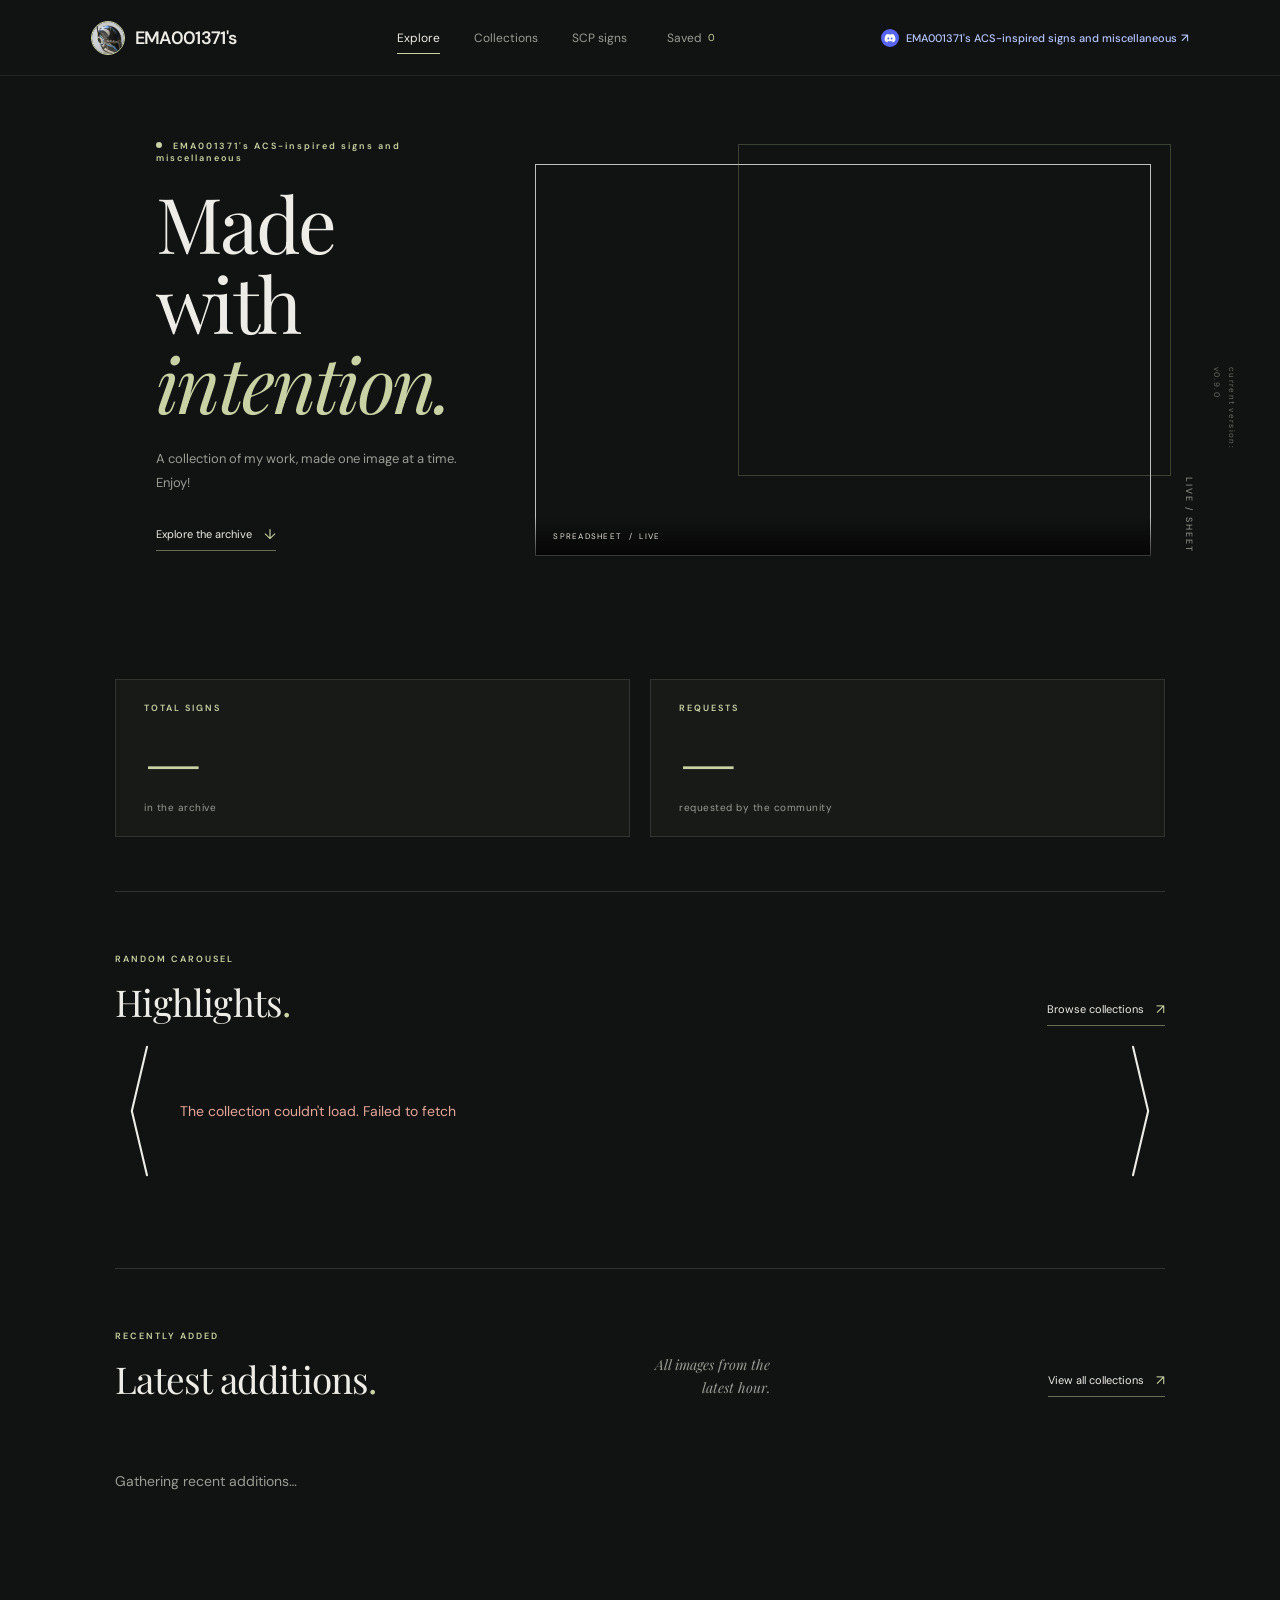
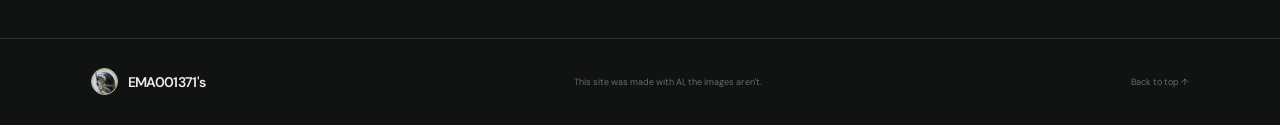
==== index.html @ 8afb5e42 "Pre-release1" ====
<!doctype html>
<html lang="en">
  <head>
    <meta charset="utf-8">
    <meta name="viewport" content="width=device-width, initial-scale=1">
    <meta name="theme-color" content="#111312">
    <meta name="description" content="EMA001371's ACS-inspired signs and miscellaneous image archive.">
    <title>EMA001371's — Image archive</title>
    <link rel="stylesheet" href="./styles.css">
    <script src="./app.js" defer></script>
  </head>
  <body data-page="home">
    <header class="site-header">
      <a class="brand" href="./" aria-label="EMA001371's home">
        <img class="brand-mark" src="./images/mandalorian%20helmet.jpg" alt="">
        <span>EMA001371's</span>
      </a>
      <nav class="main-nav" aria-label="Main navigation">
        <a class="nav-link is-active" href="./" aria-current="page">Explore</a>
        <a class="nav-link" data-collections-nav href="./collections.html">Collections</a>
        <a class="nav-link" data-signs-nav href="./category.html?source=scp-signs">SCP signs</a>
        <button class="nav-link nav-favorites" type="button" data-favorites-toggle aria-pressed="false">
          Saved <span class="saved-count" data-favorites-count>0</span>
        </button>
      </nav>
      <a class="discord-link" href="https://discord.com/channels/636679047530807326/1543608042082275458" target="_blank" rel="noopener noreferrer" aria-label="Open EMA001371's ACS-inspired signs and miscellaneous in Discord" title="EMA001371's ACS-inspired signs and miscellaneous">
        <svg class="discord-link-icon" viewBox="0 0 24 24" aria-hidden="true"><path d="M19.7 5.2a18.7 18.7 0 0 0-4.6-1.4l-.6 1.2a17.2 17.2 0 0 0-5 0l-.6-1.2a18.7 18.7 0 0 0-4.6 1.4C1.4 9.5.6 13.7 1 17.9a18.8 18.8 0 0 0 5.7 2.9l1.2-2a12.1 12.1 0 0 1-1.9-.9l.5-.4a13.4 13.4 0 0 0 11 0l.5.4a12.1 12.1 0 0 1-1.9.9l1.2 2a18.8 18.8 0 0 0 5.7-2.9c.5-4.9-.8-9-3.3-12.7ZM8.7 14.8c-1 0-1.8-.9-1.8-2s.8-2 1.8-2 1.8.9 1.8 2-.8 2-1.8 2Zm6.6 0c-1 0-1.8-.9-1.8-2s.8-2 1.8-2 1.8.9 1.8 2-.8 2-1.8 2Z"/></svg>
        <span class="discord-link-label">EMA001371's ACS-inspired signs and miscellaneous</span>
        <span class="discord-link-arrow" aria-hidden="true">↗</span>
      </a>
    </header>

    <main>
      <section class="hero">
        <div class="hero-copy">
          <p class="eyebrow"><span class="eyebrow-dot"></span> EMA001371's ACS-inspired signs and miscellaneous</p>
          <h1>Made with<br><em>intention.</em></h1>
          <p class="hero-description">A collection of my work, made one image at a time. Enjoy!</p>
          <a class="text-link" href="#highlights">Explore the archive <span aria-hidden="true">↓</span></a>
        </div>
        <div class="hero-art">
          <img
            data-hero-image
            alt=""
            fetchpriority="high"
          >
          <div class="hero-caption"><span>SPREADSHEET&nbsp; / &nbsp;LIVE</span><span data-hero-title></span></div>
          <span class="hero-index" aria-hidden="true">LIVE / SHEET</span>
        </div>
        <div class="hero-side-note">current version:<br>v0.9.0</div>
      </section>

      <section class="archive-stats section-wrap" aria-label="Archive totals">
        <article class="archive-stat">
          <span class="eyebrow">TOTAL SIGNS</span>
          <strong data-sign-total>—</strong>
          <span class="archive-stat-caption">in the archive</span>
        </article>
        <article class="archive-stat">
          <span class="eyebrow">REQUESTS</span>
          <strong data-request-total>—</strong>
          <span class="archive-stat-caption">requested by the community</span>
        </article>
      </section>

      <section class="gallery-section section-wrap home-gallery" id="highlights">
        <div class="section-heading">
          <div>
            <p class="eyebrow">RANDOM CAROUSEL</p>
            <h2>Highlights<span class="brand-period">.</span></h2>
          </div>
          <a class="text-link" href="./collections.html">Browse collections <span aria-hidden="true">↗</span></a>
        </div>
        <div class="highlight-carousel" data-highlight-carousel>
          <div class="image-grid" data-image-grid="highlights" aria-live="polite">
            <p class="loading-note">Gathering highlights…</p>
          </div>
          <div class="carousel-controls" aria-label="Highlight carousel controls">
            <button class="carousel-button" type="button" data-highlight-prev aria-label="Previous highlight">
              <svg aria-hidden="true" viewBox="0 0 24 120" focusable="false"><path d="M18 5 5 60l13 55" /></svg>
            </button>
            <button class="carousel-button" type="button" data-highlight-next aria-label="Next highlight">
              <svg aria-hidden="true" viewBox="0 0 24 120" focusable="false"><path d="m6 5 13 55-13 55" /></svg>
            </button>
          </div>
        </div>
      </section>

      <section class="gallery-section section-wrap home-gallery" id="latest">
        <div class="section-heading gallery-heading">
          <div>
            <p class="eyebrow">RECENTLY ADDED</p>
            <h2>Latest additions<span class="brand-period">.</span></h2>
          </div>
          <p class="section-aside">All images from the<br>latest hour.</p>
          <a class="text-link" href="./collections.html">View all collections <span aria-hidden="true">↗</span></a>
        </div>
        <div class="image-grid" data-image-grid="latest" aria-live="polite">
          <p class="loading-note">Gathering recent additions…</p>
        </div>
      </section>
    </main>

    <footer class="site-footer">
      <a class="brand" href="./"><img class="brand-mark" src="./images/mandalorian%20helmet.jpg" alt=""><span>EMA001371's</span></a>
      <span>This site was made with AI, the images aren't.</span>
      <a class="footer-top" href="#top" onclick="window.scrollTo({top:0,behavior:'smooth'});return false;">Back to top ↑</a>
    </footer>

    <dialog class="lightbox" data-lightbox aria-label="Image viewer">
      <button class="lightbox-close" type="button" data-lightbox-close aria-label="Close image viewer">×</button>
      <button class="lightbox-arrow lightbox-prev" type="button" data-lightbox-prev aria-label="Previous image">←</button>
      <figure class="lightbox-figure">
        <img data-lightbox-image alt="">
        <div class="lightbox-image-pair" data-lightbox-pair hidden>
          <img data-lightbox-left alt="">
          <img data-lightbox-right alt="">
        </div>
        <figcaption>
          <div class="lightbox-caption-heading">
            <span class="lightbox-caption-title" data-lightbox-title></span>
          </div>
          <dl class="lightbox-details" data-lightbox-details></dl>
        </figcaption>
      </figure>
      <button class="lightbox-arrow lightbox-next" type="button" data-lightbox-next aria-label="Next image">→</button>
    </dialog>
  </body>
</html>
---- styles.css ----
@import url("https://fonts.googleapis.com/css2?family=DM+Sans:wght@400;500;600;700&family=Playfair+Display:ital,wght@0,400;0,500;1,400;1,500&display=swap");

:root {
  color-scheme: dark;
  --page: #111312;
  --surface: #181a18;
  --text: #edece7;
  --muted: #9a9c96;
  --faint: #696c66;
  --line: #30332f;
  --accent: #c9d2a4;
  --serif: "Playfair Display", Georgia, serif;
  --sans: "DM Sans", Arial, sans-serif;
}

* { box-sizing: border-box; }
html { scroll-behavior: smooth; scroll-padding-top: 90px; }
body { margin: 0; background: var(--page); color: var(--text); font-family: var(--sans); font-size: 14px; -webkit-font-smoothing: antialiased; }
button, input, select { font: inherit; }
button, a { -webkit-tap-highlight-color: transparent; }
a { color: inherit; text-decoration: none; }
button { color: inherit; }
.sr-only { position: absolute; width: 1px; height: 1px; padding: 0; margin: -1px; overflow: hidden; clip: rect(0, 0, 0, 0); white-space: nowrap; border: 0; }
.brand-period { color: var(--accent); }

.site-header { height: 76px; padding: 0 7.1%; display: flex; align-items: center; justify-content: space-between; border-bottom: 1px solid rgba(255,255,255,.07); }
.brand { display: inline-flex; gap: 10px; align-items: center; font-size: 18px; font-weight: 600; letter-spacing: -.7px; }
.brand-mark { width: 34px; height: 34px; display: block; flex: 0 0 auto; border: 1px solid var(--accent); border-radius: 50%; object-fit: cover; object-position: center; }
.main-nav { height: 100%; display: flex; gap: 34px; align-items: center; }
.nav-link { height: 100%; display: inline-flex; align-items: center; position: relative; border: 0; background: none; color: var(--muted); font-size: 12px; cursor: pointer; transition: color .2s ease; }
.nav-link:hover, .nav-link.is-active { color: var(--text); }
.nav-link.is-active::after { position: absolute; content: ""; height: 1px; left: 0; right: 0; bottom: 21px; background: var(--accent); }
.saved-count { margin-left: 6px; color: var(--accent); font-size: 10px; }
.discord-link { display: inline-flex; align-items: center; gap: 7px; color: #b7c5ff; font-size: 11px; font-weight: 500; white-space: nowrap; }
.discord-link:hover { color: #d3dcff; }
.discord-link-icon { width: 18px; height: 18px; padding: 3px; border-radius: 50%; background: #5865f2; fill: #fff; }
.discord-link-arrow { margin-left: -3px; font-size: 12px; }

.hero { position: relative; display: grid; grid-template-columns: minmax(270px, .7fr) 1.3fr; min-height: 570px; padding: 64px 10.1% 78px 12.2%; gap: 4.8%; align-items: center; overflow: hidden; }
.hero-copy { position: relative; z-index: 1; padding-bottom: 30px; }
.eyebrow { margin: 0 0 19px; color: var(--accent); font-size: 9px; font-weight: 600; letter-spacing: 2px; }
.eyebrow-dot { width: 6px; height: 6px; margin-right: 7px; display: inline-block; border-radius: 50%; background: var(--accent); vertical-align: 1px; }
.hero h1, .category-intro h1 { margin: 0; font-family: var(--serif); font-size: clamp(50px, 6vw, 78px); line-height: 1.04; letter-spacing: -2.8px; font-weight: 400; }
.hero h1 em { color: var(--accent); font-weight: 400; }
.hero-description { max-width: 325px; margin: 24px 0 28px; color: var(--muted); font-size: 13px; line-height: 1.9; }
.text-link { display: inline-flex; align-items: center; gap: 12px; padding-bottom: 7px; border-bottom: 1px solid #676d59; color: var(--text); font-size: 11px; transition: color .2s, border-color .2s; }
.text-link:hover { color: var(--accent); border-color: var(--accent); }
.text-link span { color: var(--accent); font-size: 14px; }
.hero-art { position: relative; height: 392px; max-width: 700px; justify-self: stretch; }
.hero-art::before { position: absolute; z-index: -1; content: ""; width: 70%; height: 84%; top: -20px; right: -20px; border: 1px solid #3b4034; }
.hero-art img { width: 100%; height: 100%; display: block; object-fit: contain; filter: saturate(.72); }
.hero-caption { position: absolute; bottom: 0; left: 0; right: 0; display: flex; justify-content: space-between; padding: 15px 18px; background: linear-gradient(transparent, rgba(0,0,0,.72)); color: #e6e5df; font-size: 8px; letter-spacing: 1.25px; }
.hero-index { position: absolute; right: -44px; bottom: 3px; color: var(--muted); font-size: 9px; letter-spacing: 2px; writing-mode: vertical-rl; }
.hero-side-note { position: absolute; right: 3.2%; top: 50%; color: var(--faint); font-size: 8px; letter-spacing: 1.3px; line-height: 1.9; writing-mode: vertical-rl; }

.section-wrap { width: min(1120px, 82%); margin: 0 auto; }
.collections-section { padding-top: 66px; padding-bottom: 105px; }
.archive-stats { display: grid; grid-template-columns: repeat(2, minmax(0, 1fr)); gap: 20px; padding-top: 20px; padding-bottom: 54px; }
.archive-stat { min-height: 158px; display: flex; flex-direction: column; align-items: flex-start; justify-content: center; padding: 22px 28px; border: 1px solid var(--line); background: var(--surface); }
.archive-stat .eyebrow { margin-bottom: 10px; }
.archive-stat strong { color: var(--accent); font-family: var(--serif); font-size: clamp(42px, 6vw, 68px); font-weight: 400; line-height: 1; }
.archive-stat-caption { margin-top: 9px; color: var(--muted); font-size: 10px; letter-spacing: .5px; }
.home-gallery { padding-top: 52px; }
.highlight-carousel { position: relative; max-width: 920px; margin: 0 auto; }
.highlight-carousel .image-grid,
.compact-grid .highlight-carousel .image-grid { grid-template-columns: minmax(0, .85fr) minmax(0, 1.15fr) minmax(0, .85fr); align-items: center; gap: 18px; }
.highlight-carousel .image-card { --carousel-scale: 1; --carousel-opacity: 1; animation: highlight-arrive .6s cubic-bezier(.22, 1, .36, 1) both; }
.highlight-carousel .image-frame,
.highlight-carousel .image-card:nth-child(n) .image-frame { aspect-ratio: 4 / 3; }
.highlight-carousel .image-details { padding-top: 12px; padding-right: 56px; }
.highlight-carousel .image-title { font-size: 19px; }
.highlight-carousel .image-meta { font-size: 9px; }
.highlight-carousel .image-card[data-carousel-slot="previous"],
.highlight-carousel .image-card[data-carousel-slot="next"] { --carousel-scale: .82; --carousel-opacity: .68; }
.highlight-carousel .image-card[data-carousel-slot="previous"] .image-title,
.highlight-carousel .image-card[data-carousel-slot="next"] .image-title { font-size: 14px; }
.highlight-carousel .image-card[data-carousel-slot="previous"] .image-meta,
.highlight-carousel .image-card[data-carousel-slot="next"] .image-meta { font-size: 8px; }
.carousel-controls { position: absolute; z-index: 2; top: 0; right: -64px; bottom: 0; left: -64px; display: flex; align-items: center; justify-content: space-between; pointer-events: none; }
.carousel-button { width: 48px; height: 75%; min-height: 140px; padding: 0; display: grid; place-items: center; border: 0; background: transparent; color: var(--text); cursor: pointer; pointer-events: auto; }
.carousel-button svg { width: 28px; height: 100%; max-height: 240px; overflow: visible; fill: none; stroke: currentColor; stroke-width: 1.8; stroke-linecap: round; stroke-linejoin: round; transition: color .2s, transform .2s; }
.carousel-button:hover:not(:disabled) { color: var(--accent); }
.carousel-button:hover:not(:disabled)[data-highlight-prev] svg { transform: translateX(-3px); }
.carousel-button:hover:not(:disabled)[data-highlight-next] svg { transform: translateX(3px); }
.carousel-button:disabled { opacity: .4; cursor: default; }
@keyframes highlight-arrive {
  from { opacity: 0; transform: translate3d(var(--carousel-entry-x, 20px), 8px, 0) scale(var(--carousel-scale)); }
  to { opacity: var(--carousel-opacity); transform: translate3d(0, 0, 0) scale(var(--carousel-scale)); }
}
.highlight-carousel [data-carousel-direction="-1"] .image-card { --carousel-entry-x: -20px; }
.highlight-carousel [data-carousel-direction="1"] .image-card { --carousel-entry-x: 20px; }
.section-heading { display: flex; align-items: end; justify-content: space-between; margin-bottom: 32px; }
.section-heading .eyebrow { margin-bottom: 12px; }
.section-heading h2 { margin: 0; font-family: var(--serif); font-size: 37px; font-weight: 400; letter-spacing: -.8px; }
.section-aside { margin: 0 0 4px; color: var(--muted); font-family: var(--serif); font-size: 14px; font-style: italic; line-height: 1.6; text-align: right; }
.image-count { display: flex; align-items: baseline; gap: 12px; margin: -10px 0 20px; padding-left: 14px; border-left: 2px solid var(--accent); }
.image-count strong { color: var(--accent); font-family: var(--serif); font-size: clamp(32px, 4vw, 46px); font-weight: 500; letter-spacing: -.8px; }
.image-count span { color: var(--muted); font-size: 10px; letter-spacing: .8px; text-transform: uppercase; }
.collection-grid { display: grid; grid-template-columns: repeat(3, 1fr); gap: 21px; }
.collection-card { position: relative; min-width: 0; display: block; }
.collection-image { display: block; height: 246px; overflow: hidden; background: #222521; }
.collection-image img { width: 100%; height: 100%; display: block; object-fit: contain; filter: saturate(.68) brightness(.77); transition: filter .4s; }
.collection-card:hover .collection-image img { filter: saturate(.85) brightness(.9); }
.collection-number { position: absolute; top: 16px; left: 17px; color: #f3f1ea; font-size: 8px; letter-spacing: 1.25px; }
.collection-info { display: flex; justify-content: space-between; align-items: baseline; padding: 14px 0 0; }
.collection-title { font-family: var(--serif); font-size: 19px; }
.collection-count { color: var(--faint); font-size: 8px; letter-spacing: 1px; }
.collection-arrow { position: absolute; top: 12px; right: 14px; color: white; font-size: 14px; opacity: 0; transform: translate(-3px, 3px); transition: all .2s; }
.collection-card:hover .collection-arrow { opacity: 1; transform: translate(0); }
.loading-note, .error-state { grid-column: 1 / -1; padding: 30px 0; color: var(--muted); }
.error-state { color: #e5a69c; }

.gallery-section { padding-top: 61px; padding-bottom: 104px; border-top: 1px solid var(--line); }
.gallery-heading { margin-bottom: 25px; }
.gallery-heading .text-link { margin-bottom: 6px; }
.gallery-tools { min-height: 52px; display: flex; align-items: center; justify-content: space-between; margin-bottom: 25px; padding: 0 14px; border: 1px solid var(--line); }
.search-box { flex: 1; display: flex; align-items: center; gap: 10px; }
.search-box svg { width: 15px; height: 15px; fill: none; stroke: var(--faint); stroke-width: 1.5; }
.search-box input { width: min(100%, 300px); padding: 9px 0; border: 0; outline: 0; background: transparent; color: var(--text); font-size: 11px; }
.search-box input::placeholder { color: var(--faint); }
kbd { padding: 3px 6px; border: 1px solid var(--line); border-radius: 3px; color: var(--faint); font-family: var(--sans); font-size: 9px; }
.tool-group { display: flex; align-items: center; gap: 16px; }
.sort-control { display: flex; align-items: center; gap: 9px; color: var(--faint); font-size: 10px; }
.sort-control select { padding: 8px 18px 8px 0; border: 0; outline: 0; background: var(--page); color: var(--muted); font-size: 10px; cursor: pointer; }
.icon-button { width: 30px; height: 30px; display: grid; place-items: center; border: 0; background: transparent; color: var(--muted); cursor: pointer; transition: color .2s ease; }
.icon-button:hover, .icon-button[aria-pressed="true"] { color: var(--accent); }
.icon-button svg { width: 16px; height: 16px; fill: none; stroke: currentColor; stroke-width: 1.3; }
.image-grid { display: grid; grid-template-columns: repeat(3, minmax(0, 1fr)); gap: 33px 21px; }
.image-card { position: relative; min-width: 0; }
.image-grid:not([data-image-grid="highlights"]) .image-card { transition: transform .25s ease; }
.image-grid:not([data-image-grid="highlights"]) .image-card:hover { transform: translateY(-3px); }
.image-open { width: 100%; padding: 0; display: block; position: relative; border: 0; background: transparent; text-align: left; cursor: zoom-in; }
.image-frame { display: block; position: relative; aspect-ratio: 1 / 1.15; overflow: hidden; background: #20231f; }
.image-frame--paired { display: grid; grid-template-columns: repeat(2, minmax(0, 1fr)); gap: 2px; padding: 8px; }
.image-pair-panel { position: relative; display: grid; min-width: 0; place-items: center; overflow: hidden; background: #151715; }
.image-pair-label { position: absolute; right: 7px; bottom: 7px; padding: 4px 6px; background: rgba(17,19,18,.85); color: var(--text); font-family: var(--sans); font-size: 9px; font-weight: 600; line-height: 1; }
.new-image-badge { position: absolute; z-index: 1; top: 12px; left: 12px; padding: 7px 9px; background: var(--accent); color: #171a17; font-family: var(--sans); font-size: 9px; font-weight: 700; letter-spacing: 1px; line-height: 1; }
.image-card[data-sign-category="safe"] .image-frame { outline: 3px solid #009f6b; outline-offset: -3px; }
.image-card[data-sign-category="keter"] .image-frame { outline: 3px solid #c40233; outline-offset: -3px; }
.image-card[data-sign-category="euclid"] .image-frame { outline: 3px solid #ffd300; outline-offset: -3px; }
.image-card[data-sign-category="neutralized"] .image-frame,
.image-card[data-sign-category="esoteric"] .image-frame,
.image-card[data-sign-category="pending"] .image-frame { outline: 3px solid #777777; outline-offset: -3px; }
.image-card:nth-child(3n + 2) .image-frame { aspect-ratio: 1 / .88; }
.image-card:nth-child(3n) .image-frame { aspect-ratio: 1 / 1.04; }
.image-frame img { width: 100%; height: 100%; display: block; object-fit: contain; filter: saturate(.72); transition: filter .4s; }
.image-open:hover .image-frame img { filter: saturate(.95); }
.image-overlay { position: absolute; right: 12px; bottom: 12px; padding: 8px 10px; background: rgba(17,19,18,.8); color: var(--text); font-size: 9px; opacity: 0; transition: opacity .2s; }
.image-open:hover .image-overlay, .image-open:focus-visible .image-overlay { opacity: 1; }
.image-details { padding-top: 12px; padding-right: 62px; }
.image-title { margin: 0; font-family: var(--serif); font-size: 16px; font-weight: 400; }
.image-meta { margin: 5px 0 0; color: var(--faint); font-size: 9px; letter-spacing: .2px; }
.image-actions { position: absolute; right: 0; bottom: 1px; display: flex; gap: 6px; }
.favorite-button, .copy-id-button { width: 30px; height: 30px; display: grid; place-items: center; border: 1px solid transparent; background: transparent; color: var(--muted); cursor: pointer; }
.favorite-button, .copy-id-button { transition: color .2s ease, background-color .2s ease; }
.favorite-button:hover, .favorite-button[aria-pressed="true"] { color: var(--accent); }
.favorite-button span { font-size: 19px; line-height: 1; }
.copy-id-button:hover, .copy-id-button.is-copied { color: var(--accent); }
.copy-id-button svg { width: 16px; height: 16px; fill: none; stroke: currentColor; stroke-linecap: round; stroke-linejoin: round; stroke-width: 1.5; }
.empty-state { padding: 50px 0; color: var(--muted); text-align: center; }
.active-filter { display: flex; align-items: center; justify-content: space-between; margin: -13px 0 18px; color: var(--muted); font-size: 10px; }
.active-filter button { padding: 0; border: 0; background: transparent; color: var(--accent); font-size: 10px; cursor: pointer; }
.active-filter button span { margin-left: 5px; font-size: 14px; vertical-align: -1px; }
.compact-grid .image-grid { grid-template-columns: repeat(4, minmax(0, 1fr)); gap: 25px 16px; }
.compact-grid .image-frame, .compact-grid .image-card:nth-child(n) .image-frame { aspect-ratio: 1 / 1; }
.compact-grid .image-title { font-size: 14px; }

.about-section { position: relative; padding: 74px 20px 82px; border-top: 1px solid var(--line); text-align: center; }
.about-flower { display: block; margin-bottom: 15px; color: var(--accent); font-size: 23px; }
.about-section .eyebrow { margin-bottom: 18px; }
.about-quote { margin: 0; font-family: var(--serif); font-size: clamp(24px, 3vw, 35px); line-height: 1.5; }
.about-credit { margin: 20px 0 0; color: var(--faint); font-size: 8px; letter-spacing: 1.5px; }
.site-footer { min-height: 87px; display: flex; justify-content: space-between; align-items: center; padding: 0 7.1%; border-top: 1px solid var(--line); }
.site-footer .brand { font-size: 14px; }
.site-footer .brand-mark { width: 27px; height: 27px; }
.site-footer > span, .footer-top { color: var(--faint); font-size: 9px; }
.footer-top:hover { color: var(--accent); }

.category-main { min-height: 70vh; padding-top: 30px; }
.breadcrumb { width: min(1120px, 82%); margin: 0 auto; display: flex; align-items: center; gap: 11px; color: var(--faint); font-size: 10px; }
.breadcrumb a:hover { color: var(--accent); }
.category-intro { width: min(1120px, 82%); margin: 67px auto 58px; }
.category-intro .eyebrow { margin-bottom: 15px; }
.category-intro h1 { font-size: clamp(45px, 5vw, 65px); }
.category-description { max-width: 460px; margin: 17px 0 21px; color: var(--muted); font-size: 12px; line-height: 1.8; }
.category-gallery { padding-top: 31px; }
.not-found { width: min(1120px, 82%); margin: 80px auto 130px; }
.not-found h2 { margin: 0 0 25px; font-family: var(--serif); font-size: 56px; line-height: 1.08; font-weight: 400; }

.lightbox { width: min(1100px, 94vw); max-width: none; max-height: 94vh; overflow-y: auto; padding: 36px 68px 28px; border: 1px solid #444740; background: #151715; color: var(--text); }
.lightbox::backdrop { background: rgba(5,6,5,.9); backdrop-filter: blur(5px); }
.lightbox-figure { margin: 0 auto; width: fit-content; max-width: 100%; }
.lightbox-figure img { max-width: 100%; max-height: min(60vh, 680px); display: block; object-fit: contain; }
.lightbox-image-pair { display: grid; grid-template-columns: repeat(2, minmax(0, 1fr)); gap: 12px; max-width: 100%; }
.lightbox-image-pair img { width: 100%; max-height: min(60vh, 680px); }
.lightbox-figure figcaption { width: min(760px, 100%); padding-top: 16px; }
.lightbox-caption-heading { display: flex; align-items: center; justify-content: space-between; gap: 20px; margin-bottom: 12px; }
.lightbox-caption-title { font-family: var(--serif); font-size: 15px; }
.lightbox-details { display: grid; grid-template-columns: max-content 1fr; gap: 7px 18px; margin: 0; padding-top: 12px; border-top: 1px solid var(--line); }
.lightbox-details dt { color: var(--faint); font-size: 9px; letter-spacing: .7px; text-transform: uppercase; }
.lightbox-details dd { min-width: 0; margin: 0; color: var(--muted); font-size: 11px; overflow-wrap: anywhere; }
.lightbox-close, .lightbox-arrow { position: absolute; display: grid; place-items: center; border: 0; background: transparent; color: var(--text); cursor: pointer; }
.lightbox-close { top: 8px; right: 17px; font-size: 30px; }
.lightbox-arrow { top: 50%; width: 38px; height: 48px; color: var(--muted); font-size: 22px; transform: translateY(-50%); }
.lightbox-arrow:hover, .lightbox-close:hover { color: var(--accent); }
.lightbox-prev { left: 12px; }
.lightbox-next { right: 12px; }

:focus-visible { outline: 1px solid var(--accent); outline-offset: 4px; }
[hidden] { display: none !important; }

@media (min-width: 1500px) {
  .hero { min-height: 640px; }
  .hero-art { height: 450px; }
}
@media (max-width: 850px) {
  .site-header { padding: 0 5%; }
  .discord-link-label { display: none; }
  .hero { grid-template-columns: .8fr 1.2fr; padding: 55px 9% 65px; gap: 3%; }
  .hero-art { height: 330px; }
  .section-wrap, .breadcrumb, .category-intro, .not-found { width: 88%; }
  .archive-stats { gap: 12px; }
  .archive-stat { min-height: 136px; padding: 18px; }
  .highlight-carousel .image-grid,
  .compact-grid .highlight-carousel .image-grid { gap: 8px; }
  .highlight-carousel .image-card[data-carousel-slot="previous"],
  .highlight-carousel .image-card[data-carousel-slot="next"] { --carousel-scale: .9; }
  .highlight-carousel .image-card[data-carousel-slot="previous"] .image-meta,
  .highlight-carousel .image-card[data-carousel-slot="next"] .image-meta { display: none; }
  .carousel-controls { right: -42px; left: -42px; }
  .carousel-button { width: 36px; }
  .collection-image { height: 200px; }
  .image-grid { grid-template-columns: repeat(2, minmax(0, 1fr)); }
  .compact-grid .image-grid { grid-template-columns: repeat(3, minmax(0, 1fr)); }
  .site-footer { padding: 0 5%; }
}
@media (max-width: 600px) {
  .site-header { height: 65px; padding: 0 5%; }
  .site-header { gap: 8px; }
  .brand { gap: 6px; font-size: 13px; letter-spacing: -.4px; white-space: nowrap; }
  .brand-mark { width: 26px; height: 26px; }
  .main-nav { gap: 8px; }
  .nav-link { font-size: 9px; white-space: nowrap; }
  .discord-link-icon { width: 17px; height: 17px; flex: 0 0 auto; }
  .nav-link.is-active::after { bottom: 17px; }
  .hero { display: flex; flex-direction: column; align-items: stretch; padding: 54px 7% 63px; gap: 34px; }
  .hero-copy { padding: 0; }
  .hero h1 { font-size: 57px; }
  .hero-description { margin: 17px 0 20px; }
  .hero-art { height: min(68vw, 320px); margin-right: 12px; }
  .hero-index, .hero-side-note { display: none; }
  .section-wrap, .breadcrumb, .category-intro, .not-found { width: 86%; }
  .archive-stats { gap: 10px; padding-top: 8px; padding-bottom: 30px; }
  .archive-stat { min-height: 120px; padding: 14px; }
  .archive-stat strong { font-size: 42px; }
  .archive-stat-caption { font-size: 8px; line-height: 1.5; }
  .home-gallery { padding-top: 40px; }
  .highlight-carousel .image-grid,
  .compact-grid .highlight-carousel .image-grid { grid-template-columns: minmax(0, .85fr) minmax(0, 1.15fr) minmax(0, .85fr); gap: 4px; }
  .highlight-carousel .image-details { padding-right: 0; }
  .highlight-carousel .image-card[data-carousel-slot="previous"] .image-actions,
  .highlight-carousel .image-card[data-carousel-slot="next"] .image-actions { display: none; }
  .highlight-carousel .image-card[data-carousel-slot="previous"] .image-title,
  .highlight-carousel .image-card[data-carousel-slot="next"] .image-title { font-size: 10px; overflow-wrap: anywhere; }
  .highlight-carousel .image-title { font-size: 14px; }
  .carousel-controls { right: -28px; left: -28px; }
  .carousel-button { width: 28px; min-height: 100px; height: 68%; }
  .carousel-button svg { width: 22px; }
  .collections-section { padding-top: 43px; padding-bottom: 69px; }
  .section-heading { margin-bottom: 21px; }
  .section-heading h2 { font-size: 31px; }
  .section-aside { font-size: 11px; }
  .image-count { margin: -7px 0 16px; }
  .image-count strong { font-size: 32px; }
  .collection-grid { grid-template-columns: 1fr; gap: 25px; }
  .collection-card { display: grid; grid-template-columns: 38% 1fr; column-gap: 14px; align-items: center; }
  .collection-image { grid-row: span 2; height: 112px; }
  .collection-number { top: auto; left: calc(38% + 24px); bottom: 69px; color: var(--muted); font-size: 7px; }
  .collection-info { display: flex; flex-direction: column; align-items: flex-start; gap: 7px; padding: 14px 0 0; }
  .collection-title { font-size: 17px; }
  .collection-count { font-size: 7px; }
  .collection-arrow { top: 50%; right: 0; opacity: 1; }
  .gallery-section { padding-top: 43px; padding-bottom: 69px; }
  .gallery-heading { align-items: start; gap: 10px; }
  .gallery-heading .text-link { font-size: 9px; white-space: nowrap; }
  .gallery-tools { min-height: 49px; padding: 0 10px; }
  .tool-group { gap: 4px; }
  .sort-control { gap: 0; }
  .sort-control select { max-width: 112px; padding-right: 0; font-size: 9px; }
  .sort-control { font-size: 0; }
  .search-box { gap: 7px; }
  .search-box input { min-width: 80px; font-size: 10px; }
  .search-box kbd { display: none; }
  .image-grid { gap: 26px 12px; }
  .image-frame, .image-card:nth-child(n) .image-frame { aspect-ratio: 1 / 1.08; }
  .image-details { padding-top: 9px; padding-right: 38px; }
  .image-title { font-size: 14px; }
  .image-meta { font-size: 8px; line-height: 1.5; }
  .image-actions { gap: 0; }
  .favorite-button, .copy-id-button { width: 24px; height: 24px; }
  .copy-id-button svg { width: 14px; height: 14px; }
  .compact-grid .image-grid { grid-template-columns: repeat(2, minmax(0, 1fr)); }
  .about-section { padding: 61px 15px 65px; }
  .site-footer { min-height: 74px; padding: 0 5%; }
  .site-footer > span { display: none; }
  .category-main { padding-top: 22px; }
  .category-intro { margin: 48px auto 42px; }
  .category-intro h1 { font-size: 48px; }
  .category-gallery { padding-top: 24px; }
  .lightbox { padding: 38px 35px 20px; }
  .lightbox-figure img { max-height: 48vh; }
  .lightbox-arrow { width: 26px; }
  .lightbox-prev { left: 3px; }
  .lightbox-next { right: 3px; }
  .lightbox-details { grid-template-columns: 1fr; gap: 4px; }
  .lightbox-details dd { margin-bottom: 6px; }
}
@media (prefers-reduced-motion: reduce) {
  *, *::before, *::after { scroll-behavior: auto !important; animation-duration: .01ms !important; animation-iteration-count: 1 !important; transition-duration: .01ms !important; }
}
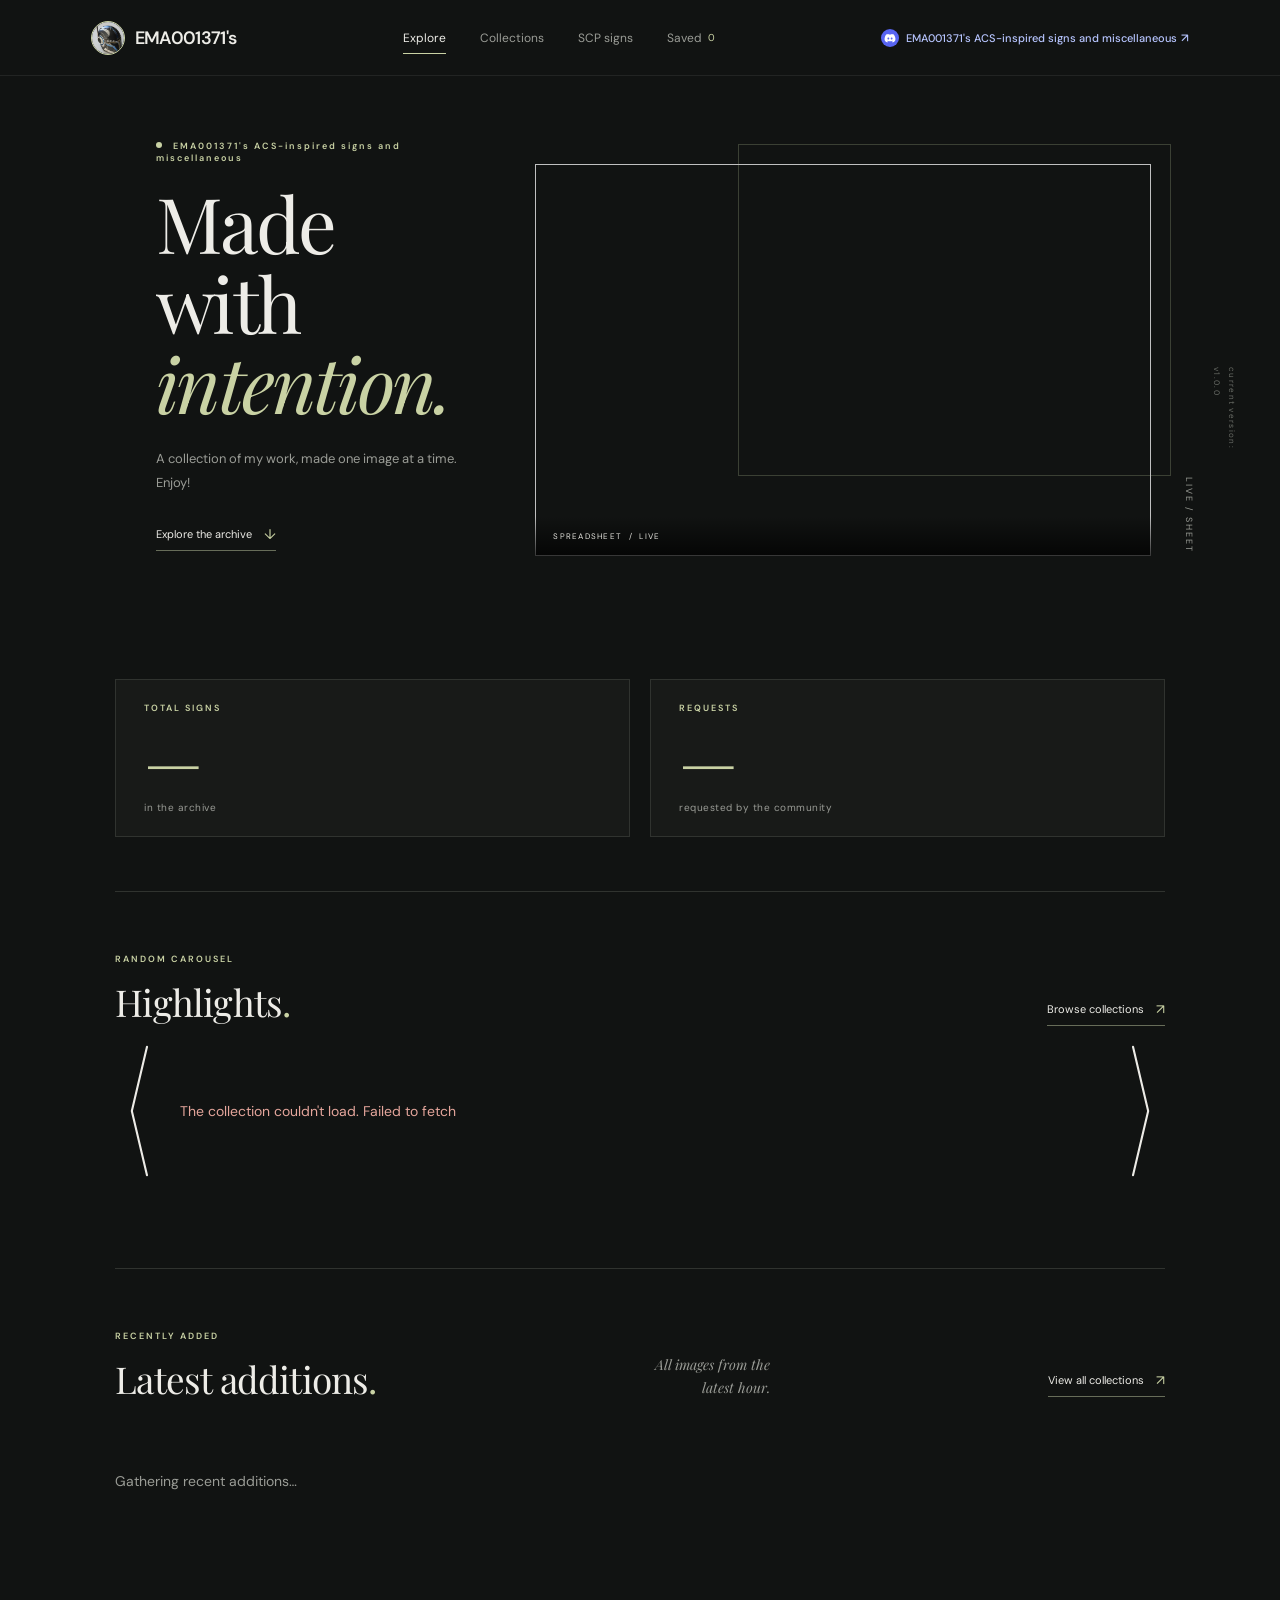
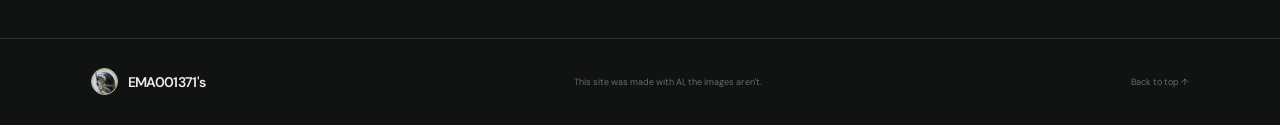
==== commit 291130f9: "v0.9.9" ====
--- a/index.html
+++ b/index.html
@@ -19,9 +19,9 @@
         <a class="nav-link is-active" href="./" aria-current="page">Explore</a>
         <a class="nav-link" data-collections-nav href="./collections.html">Collections</a>
         <a class="nav-link" data-signs-nav href="./category.html?source=scp-signs">SCP signs</a>
-        <button class="nav-link nav-favorites" type="button" data-favorites-toggle aria-pressed="false">
+        <a class="nav-link nav-favorites" data-saved-nav href="./saved.html">
           Saved <span class="saved-count" data-favorites-count>0</span>
-        </button>
+        </a>
       </nav>
       <a class="discord-link" href="https://discord.com/channels/636679047530807326/1543608042082275458" target="_blank" rel="noopener noreferrer" aria-label="Open EMA001371's ACS-inspired signs and miscellaneous in Discord" title="EMA001371's ACS-inspired signs and miscellaneous">
         <svg class="discord-link-icon" viewBox="0 0 24 24" aria-hidden="true"><path d="M19.7 5.2a18.7 18.7 0 0 0-4.6-1.4l-.6 1.2a17.2 17.2 0 0 0-5 0l-.6-1.2a18.7 18.7 0 0 0-4.6 1.4C1.4 9.5.6 13.7 1 17.9a18.8 18.8 0 0 0 5.7 2.9l1.2-2a12.1 12.1 0 0 1-1.9-.9l.5-.4a13.4 13.4 0 0 0 11 0l.5.4a12.1 12.1 0 0 1-1.9.9l1.2 2a18.8 18.8 0 0 0 5.7-2.9c.5-4.9-.8-9-3.3-12.7ZM8.7 14.8c-1 0-1.8-.9-1.8-2s.8-2 1.8-2 1.8.9 1.8 2-.8 2-1.8 2Zm6.6 0c-1 0-1.8-.9-1.8-2s.8-2 1.8-2 1.8.9 1.8 2-.8 2-1.8 2Z"/></svg>
@@ -47,7 +47,7 @@
           <div class="hero-caption"><span>SPREADSHEET&nbsp; / &nbsp;LIVE</span><span data-hero-title></span></div>
           <span class="hero-index" aria-hidden="true">LIVE / SHEET</span>
         </div>
-        <div class="hero-side-note">current version:<br>v0.9.0</div>
+        <div class="hero-side-note">current version:<br>v1.0.0</div>
       </section>
 
       <section class="archive-stats section-wrap" aria-label="Archive totals">
@@ -112,10 +112,7 @@
       <button class="lightbox-arrow lightbox-prev" type="button" data-lightbox-prev aria-label="Previous image">←</button>
       <figure class="lightbox-figure">
         <img data-lightbox-image alt="">
-        <div class="lightbox-image-pair" data-lightbox-pair hidden>
-          <img data-lightbox-left alt="">
-          <img data-lightbox-right alt="">
-        </div>
+        <div class="lightbox-image-pair" data-lightbox-pair hidden></div>
         <figcaption>
           <div class="lightbox-caption-heading">
             <span class="lightbox-caption-title" data-lightbox-title></span>
--- a/styles.css
+++ b/styles.css
@@ -104,7 +104,7 @@
 .collection-number { position: absolute; top: 16px; left: 17px; color: #f3f1ea; font-size: 8px; letter-spacing: 1.25px; }
 .collection-info { display: flex; justify-content: space-between; align-items: baseline; padding: 14px 0 0; }
 .collection-title { font-family: var(--serif); font-size: 19px; }
-.collection-count { color: var(--faint); font-size: 8px; letter-spacing: 1px; }
+.collection-count { padding: 5px 7px; border: 1px solid var(--line); background: var(--surface); color: var(--accent); font-size: 8px; font-weight: 600; letter-spacing: .8px; white-space: nowrap; }
 .collection-arrow { position: absolute; top: 12px; right: 14px; color: white; font-size: 14px; opacity: 0; transform: translate(-3px, 3px); transition: all .2s; }
 .collection-card:hover .collection-arrow { opacity: 1; transform: translate(0); }
 .loading-note, .error-state { grid-column: 1 / -1; padding: 30px 0; color: var(--muted); }
@@ -132,6 +132,7 @@
 .image-open { width: 100%; padding: 0; display: block; position: relative; border: 0; background: transparent; text-align: left; cursor: zoom-in; }
 .image-frame { display: block; position: relative; aspect-ratio: 1 / 1.15; overflow: hidden; background: #20231f; }
 .image-frame--paired { display: grid; grid-template-columns: repeat(2, minmax(0, 1fr)); gap: 2px; padding: 8px; }
+.image-frame--quartered { grid-template-rows: repeat(2, minmax(0, 1fr)); }
 .image-pair-panel { position: relative; display: grid; min-width: 0; place-items: center; overflow: hidden; background: #151715; }
 .image-pair-label { position: absolute; right: 7px; bottom: 7px; padding: 4px 6px; background: rgba(17,19,18,.85); color: var(--text); font-family: var(--sans); font-size: 9px; font-weight: 600; line-height: 1; }
 .new-image-badge { position: absolute; z-index: 1; top: 12px; left: 12px; padding: 7px 9px; background: var(--accent); color: #171a17; font-family: var(--sans); font-size: 9px; font-weight: 700; letter-spacing: 1px; line-height: 1; }
@@ -193,6 +194,9 @@
 .lightbox-figure img { max-width: 100%; max-height: min(60vh, 680px); display: block; object-fit: contain; }
 .lightbox-image-pair { display: grid; grid-template-columns: repeat(2, minmax(0, 1fr)); gap: 12px; max-width: 100%; }
 .lightbox-image-pair img { width: 100%; max-height: min(60vh, 680px); }
+.lightbox-part { position: relative; min-width: 0; display: grid; place-items: center; overflow: hidden; background: #101210; }
+.lightbox-part img { width: 100%; height: 100%; object-fit: contain; }
+.lightbox-image-pair[data-part-count="4"] .lightbox-part img { max-height: min(34vh, 360px); }
 .lightbox-figure figcaption { width: min(760px, 100%); padding-top: 16px; }
 .lightbox-caption-heading { display: flex; align-items: center; justify-content: space-between; gap: 20px; margin-bottom: 12px; }
 .lightbox-caption-title { font-family: var(--serif); font-size: 15px; }
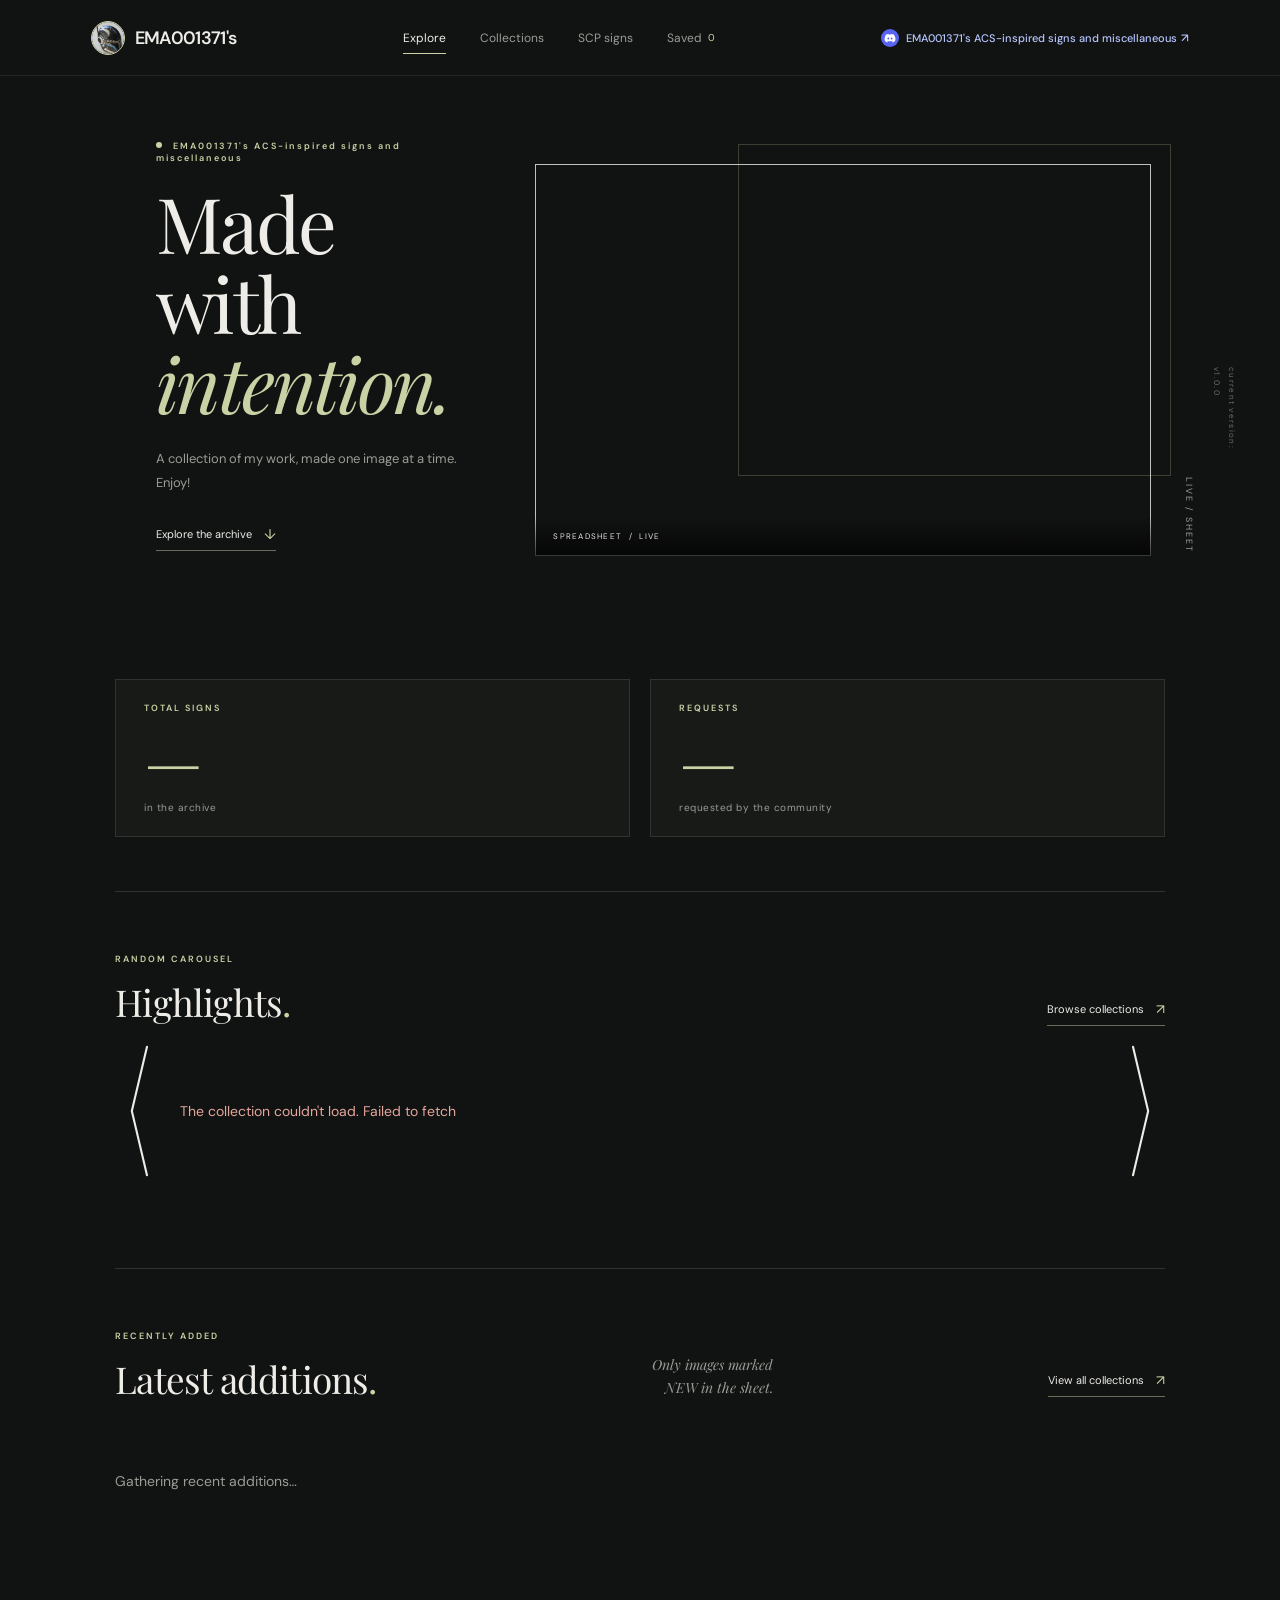
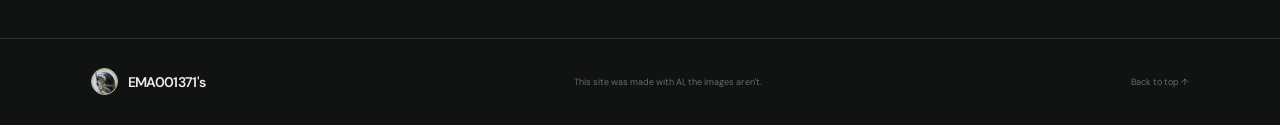
==== commit 965b2ded: "v1.0.5 -remade the "new" and "latest additions" systems" ====
--- a/index.html
+++ b/index.html
@@ -92,7 +92,7 @@
             <p class="eyebrow">RECENTLY ADDED</p>
             <h2>Latest additions<span class="brand-period">.</span></h2>
           </div>
-          <p class="section-aside">All images from the<br>latest hour.</p>
+          <p class="section-aside">Only images marked<br>NEW in the sheet.</p>
           <a class="text-link" href="./collections.html">View all collections <span aria-hidden="true">↗</span></a>
         </div>
         <div class="image-grid" data-image-grid="latest" aria-live="polite">
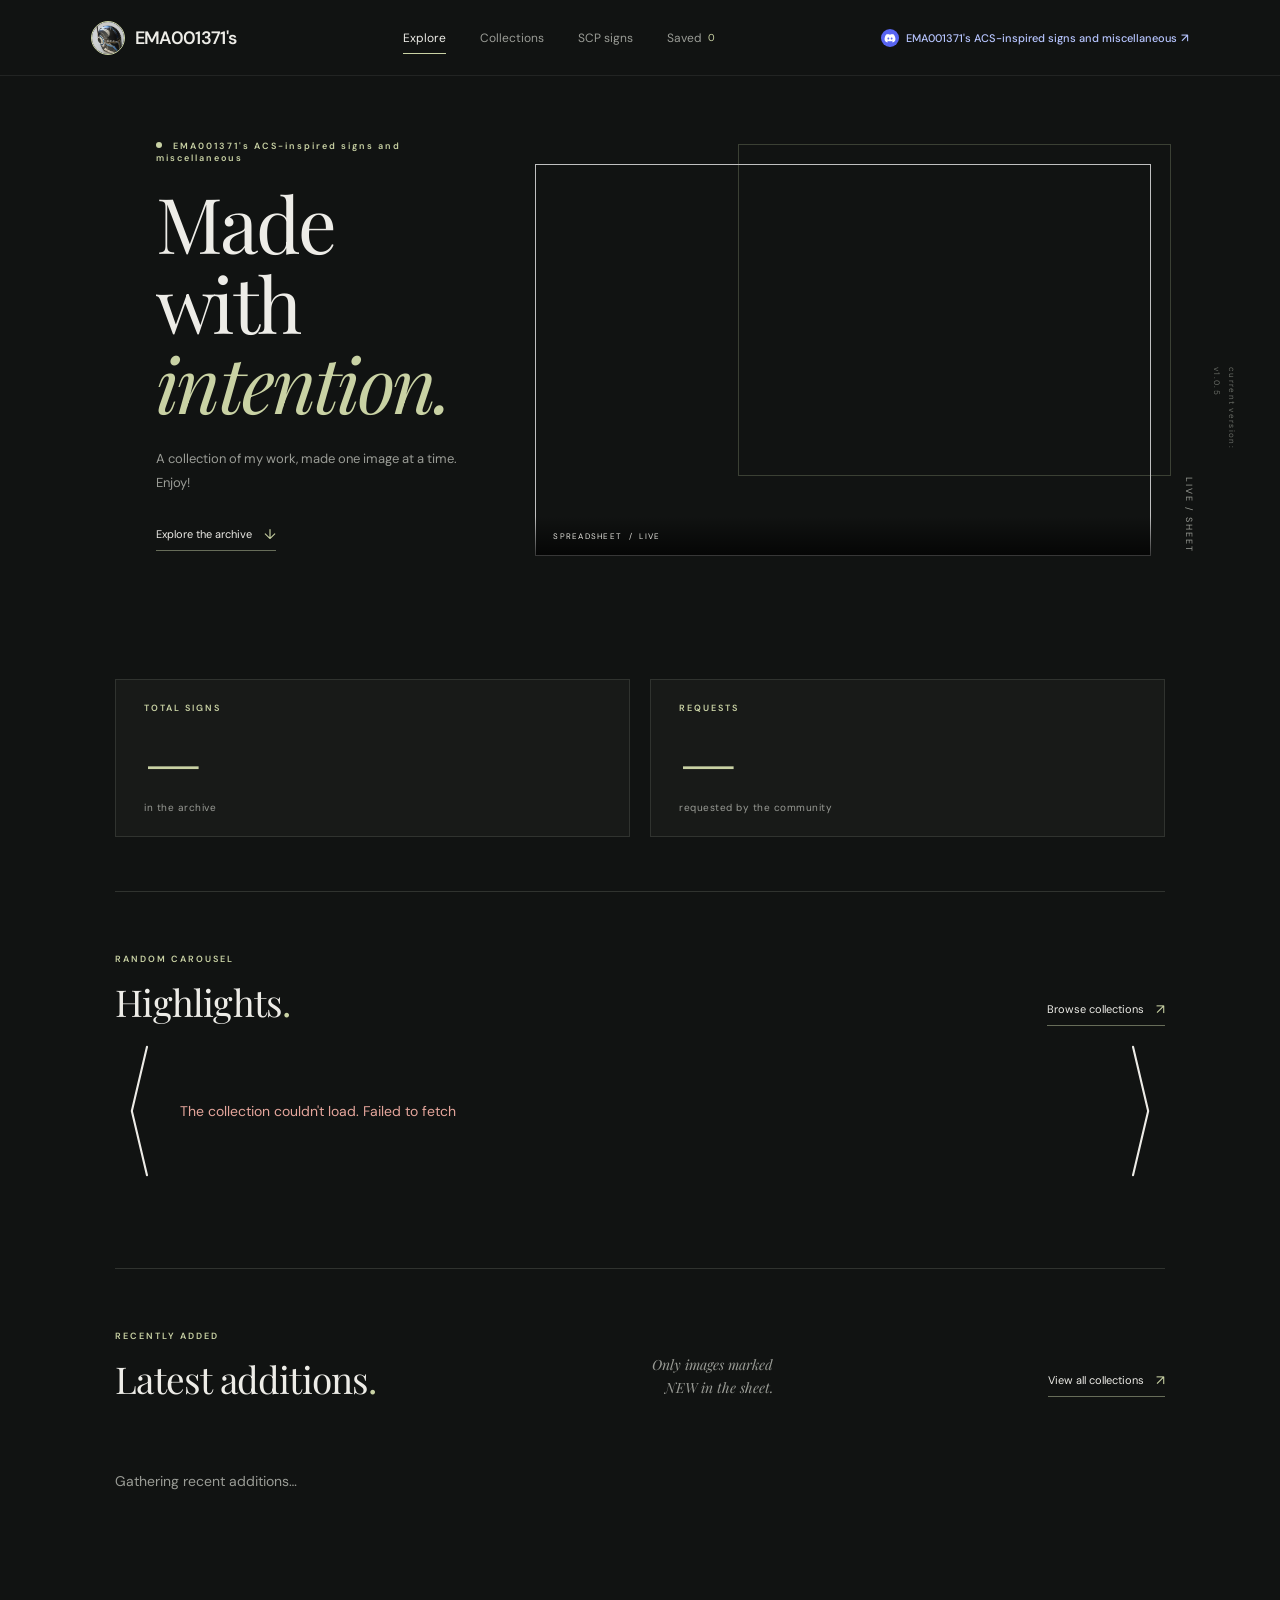
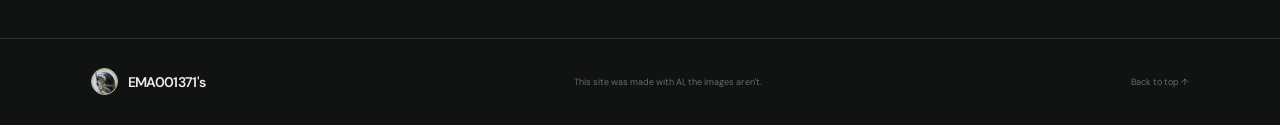
==== commit d310552e: "v1.0.5" ====
--- a/index.html
+++ b/index.html
@@ -47,7 +47,7 @@
           <div class="hero-caption"><span>SPREADSHEET&nbsp; / &nbsp;LIVE</span><span data-hero-title></span></div>
           <span class="hero-index" aria-hidden="true">LIVE / SHEET</span>
         </div>
-        <div class="hero-side-note">current version:<br>v1.0.0</div>
+        <div class="hero-side-note">current version:<br>v1.0.5</div>
       </section>
 
       <section class="archive-stats section-wrap" aria-label="Archive totals">
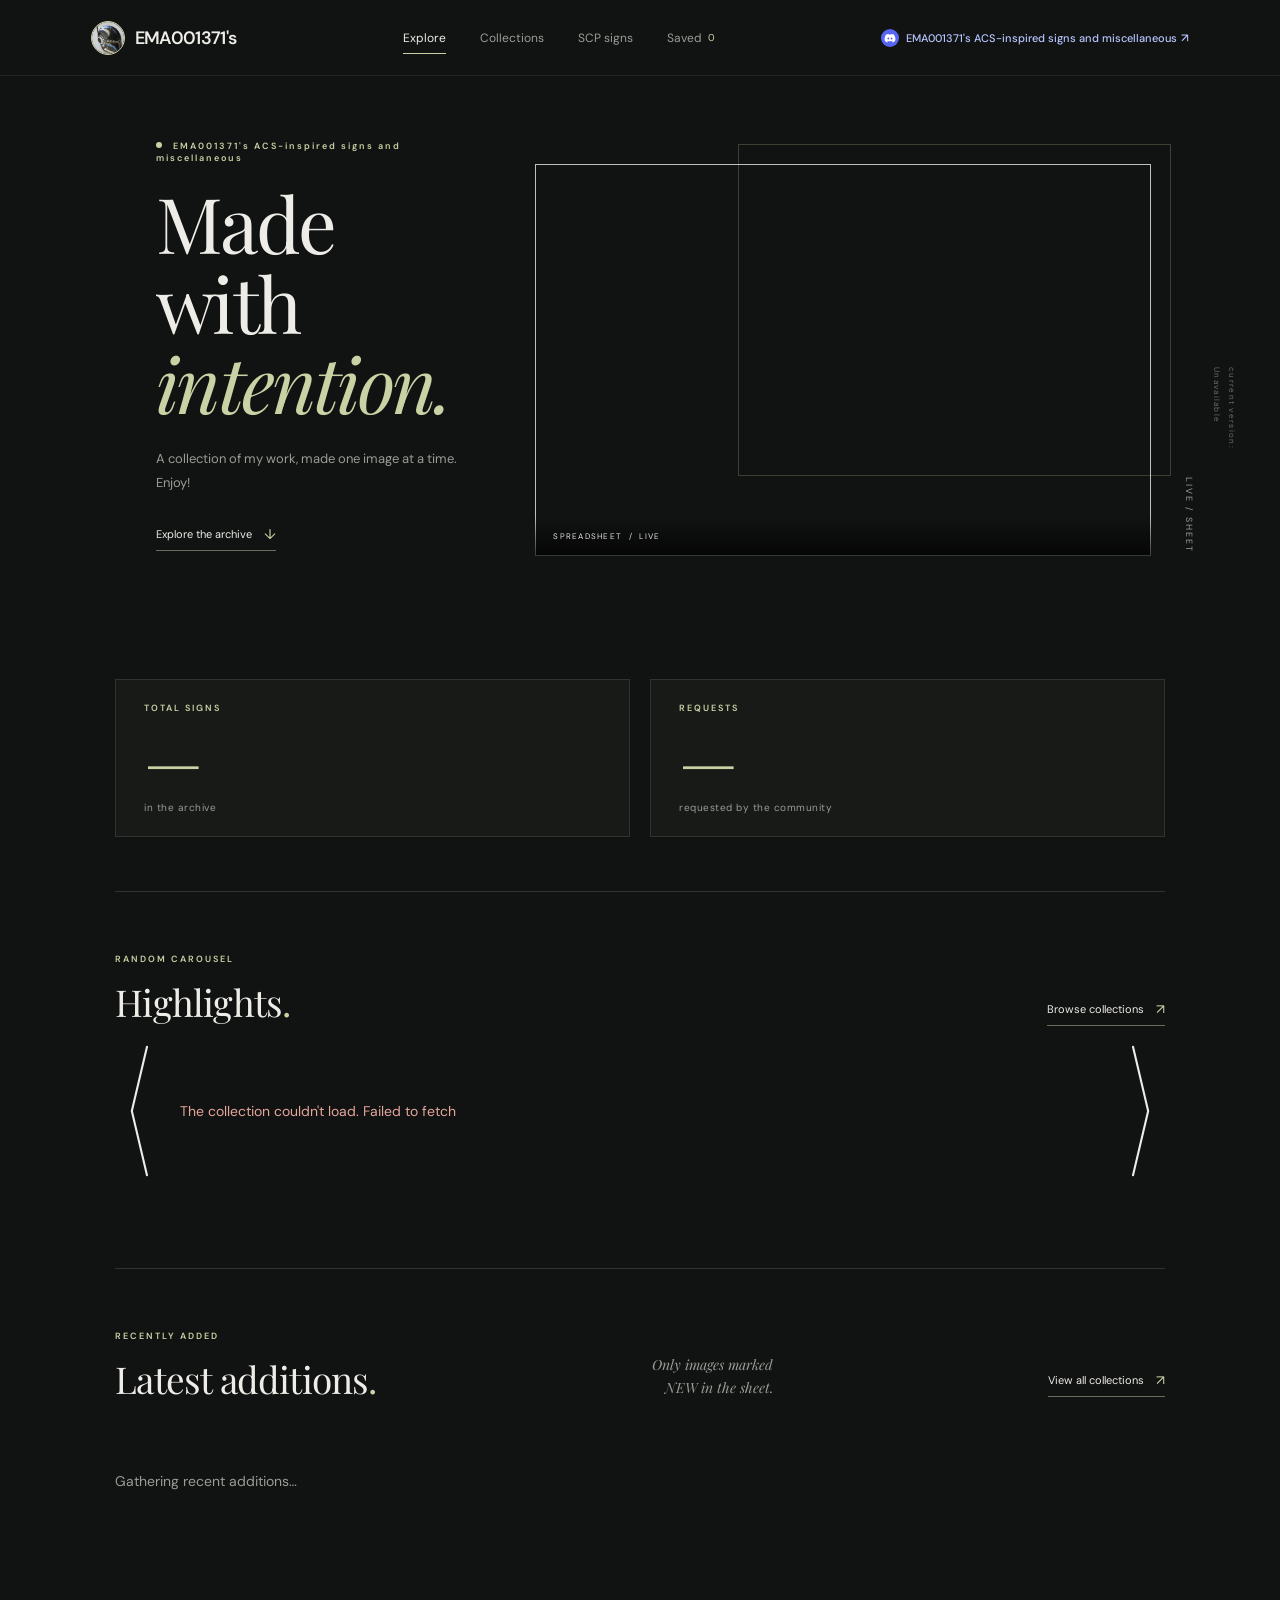
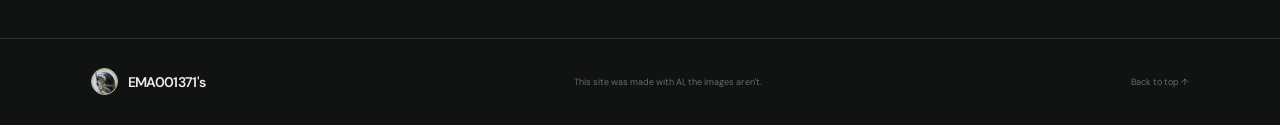
==== commit de210c2c: "v1.2.0" ====
--- a/index.html
+++ b/index.html
@@ -47,7 +47,7 @@
           <div class="hero-caption"><span>SPREADSHEET&nbsp; / &nbsp;LIVE</span><span data-hero-title></span></div>
           <span class="hero-index" aria-hidden="true">LIVE / SHEET</span>
         </div>
-        <div class="hero-side-note">current version:<br>v1.0.5</div>
+        <div class="hero-side-note">current version:<br><span data-site-version>Loading…</span></div>
       </section>
 
       <section class="archive-stats section-wrap" aria-label="Archive totals">
